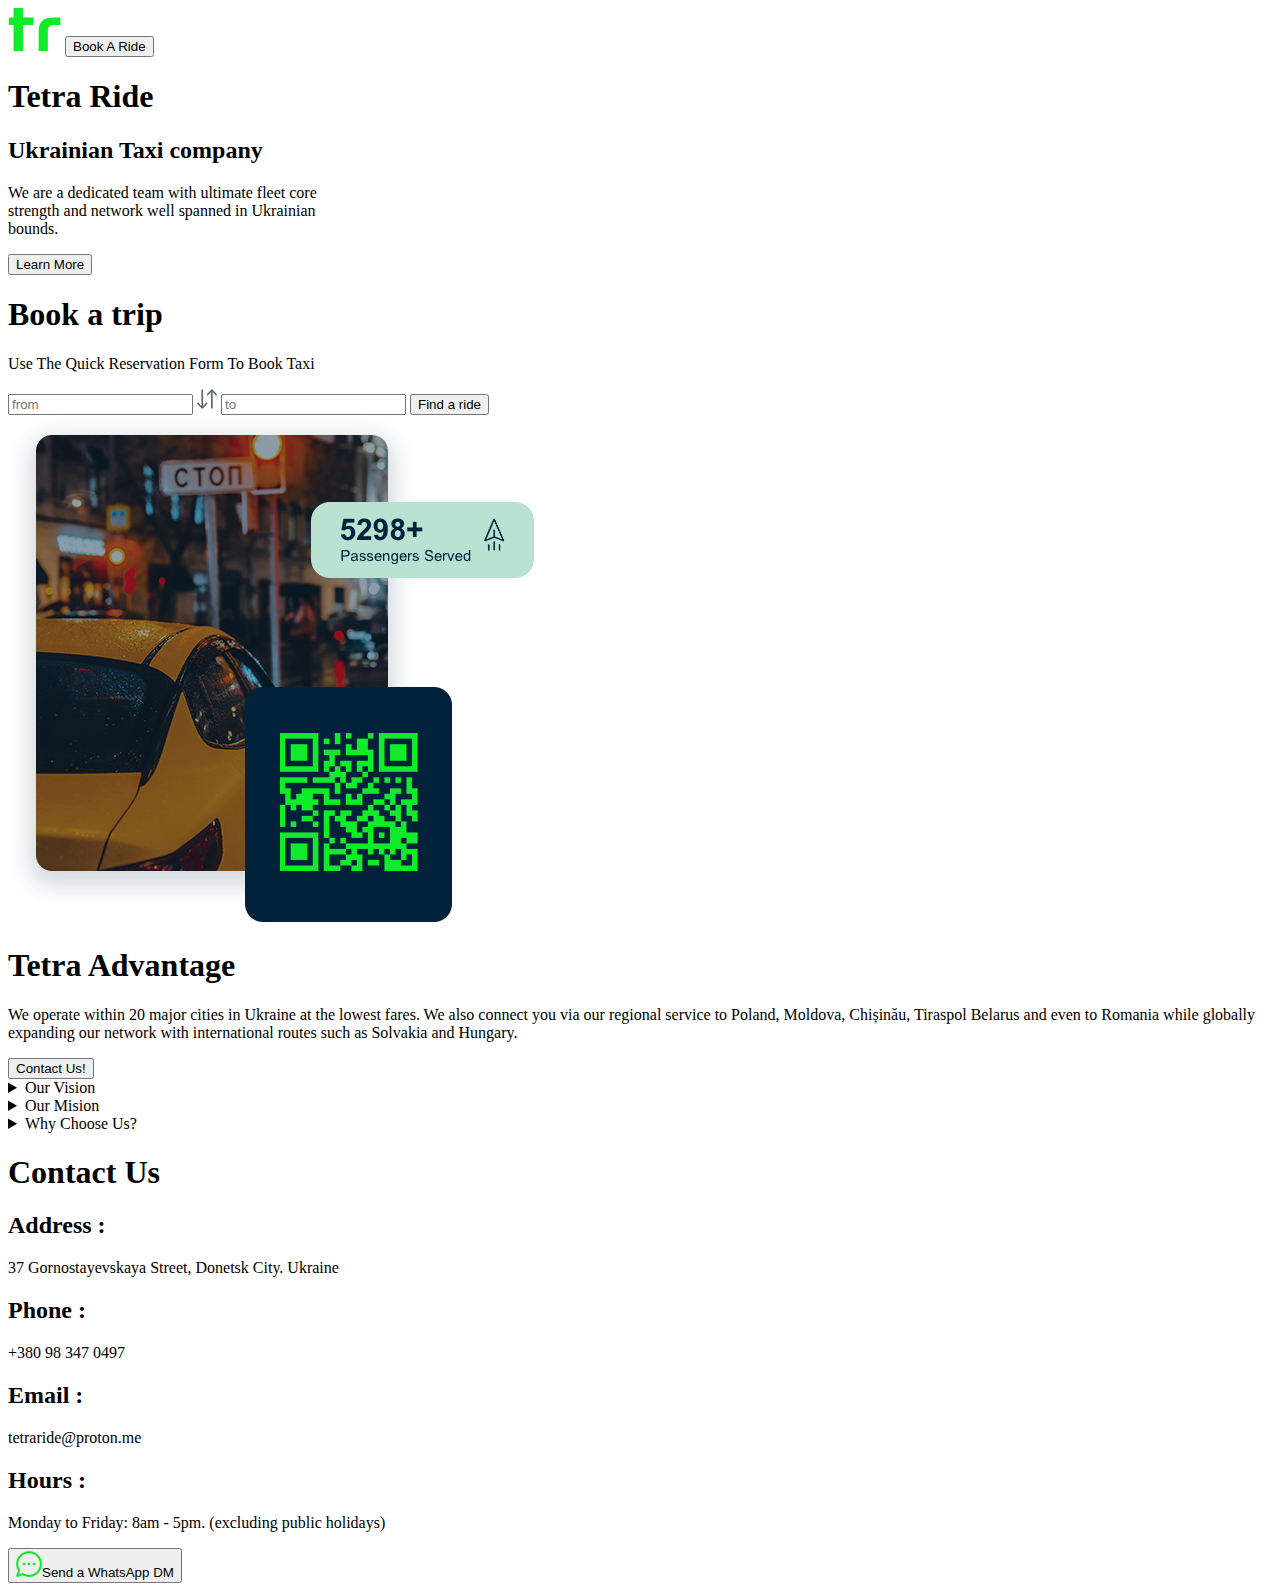
==== index.html @ 48152cab "Add files via upload" ====
<!DOCTYPE html>
<html lang="en">
<head>
    <meta charset="UTF-8">
    <meta http-equiv="X-UA-Compatible" content="IE=edge">
    <meta name="viewport" content="width=device-width, initial-scale=1.0">
    <title>Tetra Ride</title>
    <link rel="stylesheet" href="Index.css">
    <link rel="shortcut icon" href="Images/tr.png" type="image/x-icon">
</head>
<body>

    <header>
        <a href="#"><img src="Homeimages/tr.png" alt="logo"></a>

        <button>Book A Ride</button>
    </header>

    <section class="Home">
        <!-- Home text Section -->
        <div class="HomeTXT">
            <h1>Tetra <span>Ride</span></h1>
        <h2>Ukrainian Taxi company</h2>
        <p>
            We are a dedicated team with ultimate fleet core <br> strength and network well spanned in Ukrainian <br> bounds.
        </p>

        <button>Learn More</button>
        </div>

        <!-- Home book Section -->

        <div class="HomeBook">
           
            <form action="">
                <h1>Book a trip</h1>
                <p> Use The Quick Reservation Form To Book Taxi </p>

                <input type="text" placeholder="from">
                <img src="Homeimages/mobile-data.png" alt="">
                <input type="text" placeholder="to">

                <button>Find a ride</button>
            </form>
        </div>

    </section>

    <section class="Advantage">
        <!-- Advantages Section-->
        <div class="adCard">
            <img src="Homeimages/Side card.png" alt="card">
        </div>

        <div class="adText">
            <h1>Tetra Advantage</h1>
            <p>
                We operate within 20 major cities in Ukraine at the lowest fares. We also connect you via our regional service to Poland, Moldova, Chișinău, Tiraspol Belarus and even to Romania while globally expanding our network with international routes such as Solvakia and Hungary.
            </p>

            <button>Contact Us!</button>
        </div>
    </section>


    <section class="CTA">
        <div class="ctaLeft">
            <details>
                <summary>Our Vision</summary>
                <p>
                    To be ever dependable through the creation of seamless connections and network options for our domestic, regional and international markets.
                </p>
            </details>

            <details>
                <summary>Our Mision</summary>
                <p>
                    To expand locations both domestically and beyond as the largest and most profitable transport company to achieve safe, efficient and affordable short and long haul services.
                </p>
            </details>

            <details>
                <summary>Why Choose Us?</summary>
                <p>
                    We are committed to the concept of Total Quality Management in which every function in our transport as well as support organisation is performed and audited to ensure stringent compliance with the requirements of the Ukraine Civil TransportRegulations
                </p>
            </details>
        </div>


        <div class="ctaRight">
            <h1>Contact Us</h1>

            <h2>Address :</h2>
            <p>37 Gornostayevskaya Street, Donetsk City. Ukraine</p>

            <h2>Phone :</h2>
            <p>+380 98 347 0497</p>

            <h2>Email :</h2>
            <p>tetraride@proton.me</p>

            <h2>Hours :</h2>
            <p>Monday to Friday: 8am - 5pm. (excluding public holidays) </p>

            <button><img src="Homeimages/messenger.png" alt="send">Send a WhatsApp DM</button>
        </div>
    </section>

</body>
</html>
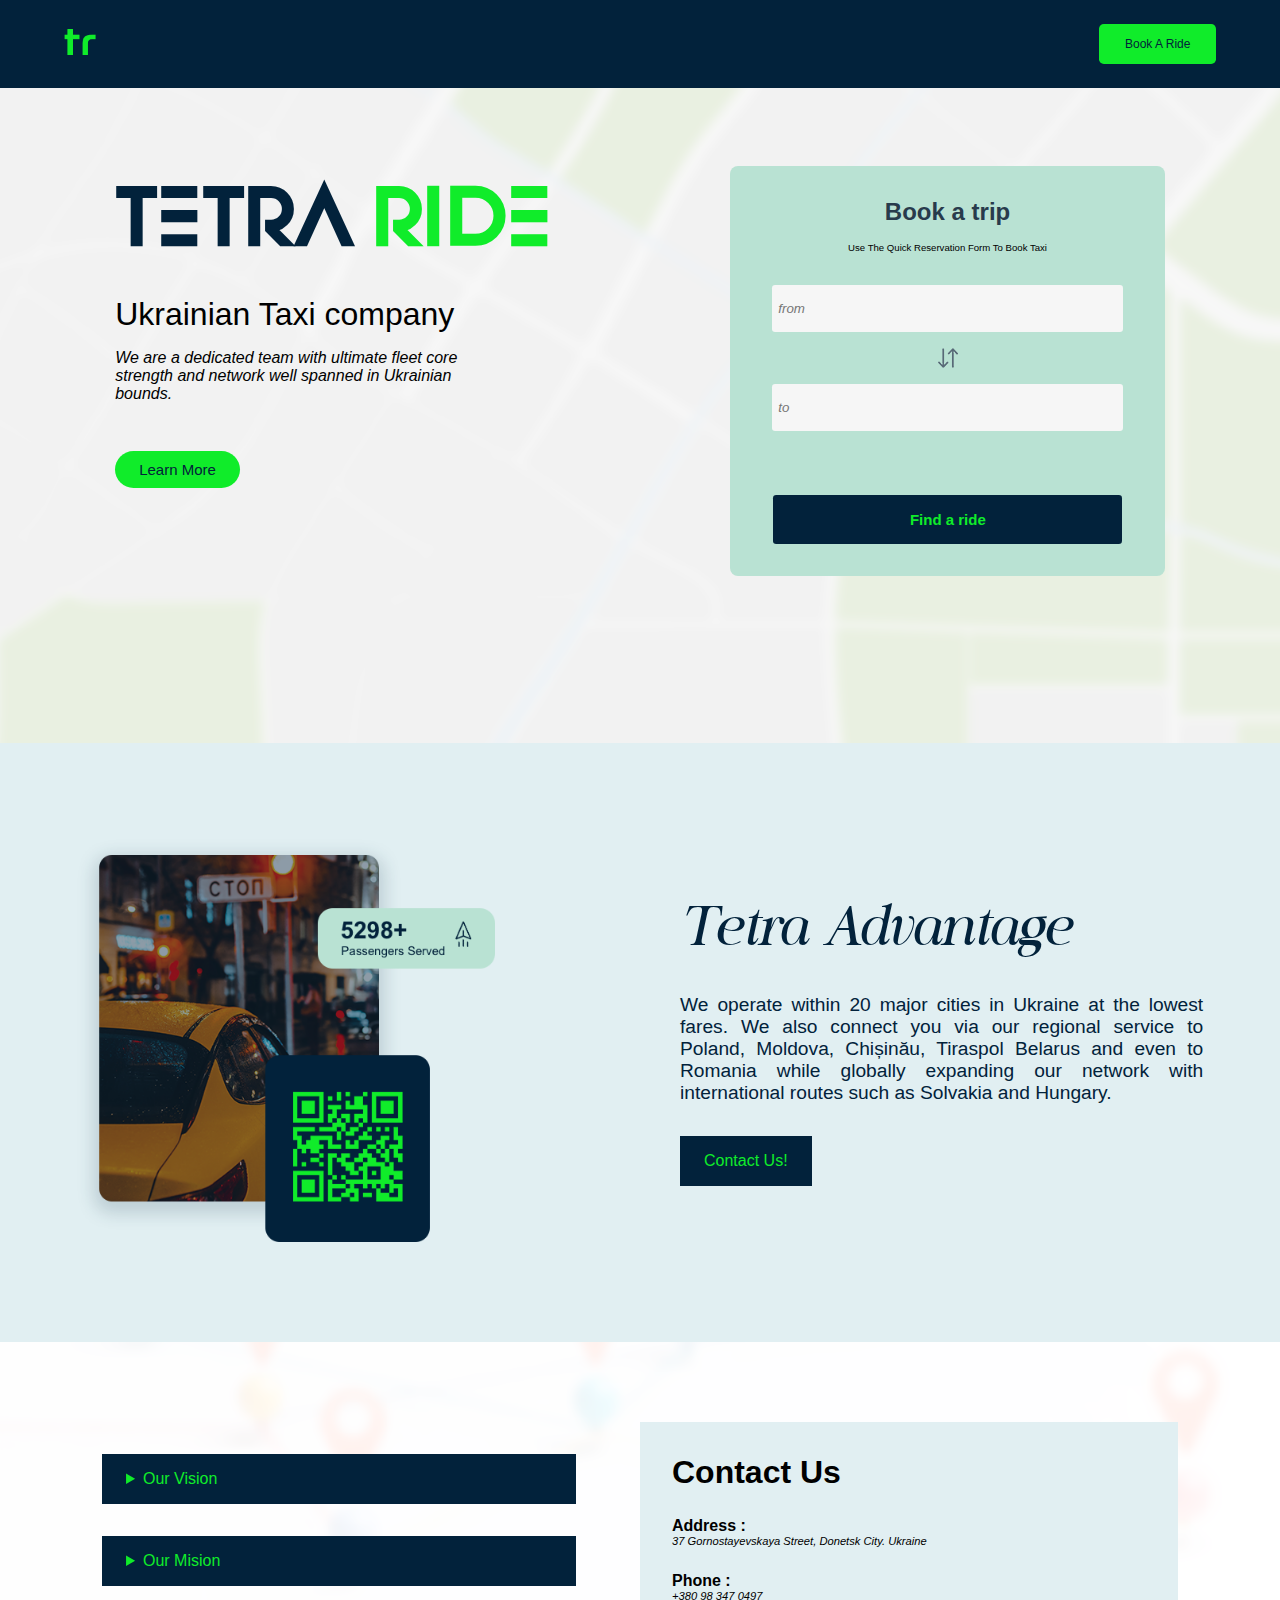
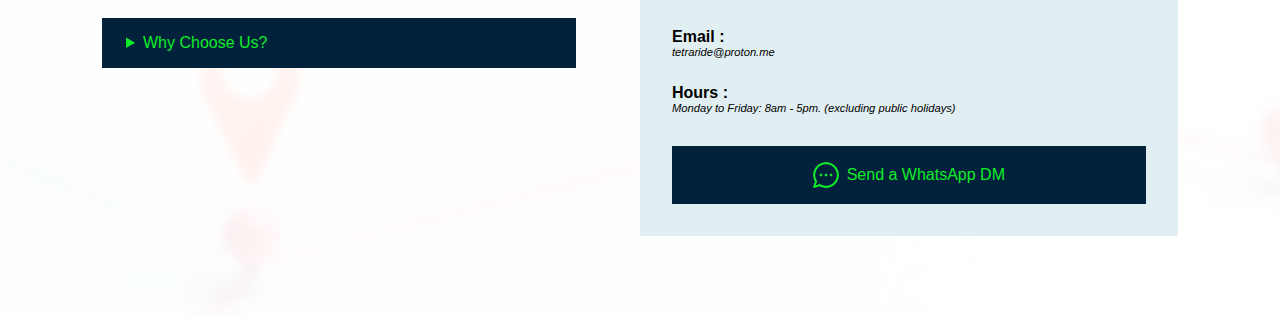
==== commit 1eff54ba: "Add files via upload" ====
--- a/index.html
+++ b/index.html
@@ -5,7 +5,7 @@
     <meta http-equiv="X-UA-Compatible" content="IE=edge">
     <meta name="viewport" content="width=device-width, initial-scale=1.0">
     <title>Tetra Ride</title>
-    <link rel="stylesheet" href="Index.css">
+    <link rel="stylesheet" href="index.css">
     <link rel="shortcut icon" href="Images/tr.png" type="image/x-icon">
 </head>
 <body>
@@ -13,7 +13,7 @@
     <header>
         <a href="#"><img src="Homeimages/tr.png" alt="logo"></a>
 
-        <button>Book A Ride</button>
+        <a href="book.html"><button>Book A Ride</button></a>
     </header>
 
     <section class="Home">
@@ -25,7 +25,7 @@
             We are a dedicated team with ultimate fleet core <br> strength and network well spanned in Ukrainian <br> bounds.
         </p>
 
-        <button>Learn More</button>
+        <a href="about.html"><button>Learn More</button></a>
         </div>
 
         <!-- Home book Section -->
@@ -36,11 +36,11 @@
                 <h1>Book a trip</h1>
                 <p> Use The Quick Reservation Form To Book Taxi </p>
 
-                <input type="text" placeholder="from">
+                <input type="text" placeholder="from" required>
                 <img src="Homeimages/mobile-data.png" alt="">
-                <input type="text" placeholder="to">
+                <input type="text" placeholder="to" required>
 
-                <button>Find a ride</button>
+                <a href="book.html"><button>Find a ride</button></a>
             </form>
         </div>
 
--- a/index.css
+++ b/index.css
@@ -0,0 +1,767 @@
+@import url('https://fonts.googleapis.com/css2?family=Open+Sans:ital,wght@0,300;0,400;0,500;0,600;0,700;0,800;1,300;1,400;1,500;1,600;1,700;1,800&family=Poppins:ital,wght@0,100;0,200;0,300;0,500;0,900;1,100;1,200;1,300;1,500;1,900&display=swap');
+@font-face {
+    font-family: "ModernAge";
+    src: url(Fonts/Modern\ Age.ttf);
+}
+@font-face {
+    font-family: "Quincy";
+    src: url(Fonts/QuincyItalic-Ea3Rz.ttf);
+}
+
+:root{
+    --lightgreen: #10ec2a;
+    --xogray: #10ec2a;
+    --lightgray: #f6f6f6;
+    --blue: #02223b;
+    --Book: #b9e2d3;
+    --AD:#e1eff2;
+    --lightblue:#283b4c;
+    --gradient: linear-gradient(90deg, var(--darkgreen), var(--lightgreen));
+}
+
+*{
+    margin: 0;
+    font-family: Arial, Helvetica, sans-serif;
+}
+
+header{
+    display: flex;
+    align-items: center;
+    justify-content: space-between;
+    padding: 1.5rem 5%;
+    background: var(--blue);
+    position: fixed;
+    width: 90%;
+    top: 0;
+}
+
+header img{
+    max-width: 60%;
+    height: auto;
+}
+
+header button{
+    background: var(--lightgreen);
+    color: var(--blue);
+    border: 0;
+    padding: .8rem 1.6rem;
+    border-radius: .3rem;
+    font-size: 12px;
+    font-weight: 400;
+    cursor: pointer;
+}
+
+.Home{
+    display: flex;
+    align-items: flex-start;
+    justify-content: left;
+    padding: 13% 9%;
+    background: url(Homeimages/background.png) no-repeat;
+    background-position: center;
+    background-size: cover;
+}
+
+.HomeTXT{
+    width: 55%;
+}
+
+.HomeTXT h1{
+    font-family: 'modernAge';
+    font-size: 6vw;
+    color: var(--blue);
+}
+
+.HomeTXT h1 span{
+    font-family: 'modernAge';
+    font-size: 6vw;
+    color: var(--lightgreen);
+}
+
+.HomeTXT h2{
+    margin-top: 2rem;
+    font-size: 2.5vw;
+    font-weight: 400;
+}
+
+.HomeTXT p{
+    margin-top: 1rem;
+    font-size: 1.25vw;
+    font-weight: 300;
+    font-style: italic;
+}
+
+.HomeTXT button{
+    margin-top: 3rem;
+    border: 0;
+    padding: .6rem 1.5rem;
+    background: var(--lightgreen);
+    color: var(--blue);
+    border-radius: 5rem;
+    font-size: 15px;
+    font-weight: 300;
+    cursor: pointer;
+}
+
+.HomeBook{
+    width: 45%;
+    padding-left: 8%;
+}
+
+.HomeBook form{
+    background: var(--Book);
+    display: flex;
+    flex-direction: column;
+    align-items: center;
+    justify-content: center;
+    padding: 2rem 3rem;
+    border-radius: .5rem;
+}
+
+
+.HomeBook h1{
+    font-size: 1.5rem;
+    color: var(--lightblue);
+    font-weight: 600;
+    text-align: left;
+    align-items: flex-start;
+}
+
+.HomeBook p{
+    font-size: .6rem;
+    margin: 1rem 0;
+}
+
+.HomeBook input{
+    width: 100%;
+    margin: 1rem;
+    padding: 1rem .4rem;
+    border-radius: .2rem;
+    border: 0;
+    background: var(--lightgray);
+}
+
+.HomeBook ::placeholder{
+    font-style: italic;
+}
+
+.HomeBook button{
+    width: 103%;
+    border: 0;
+    background: var(--blue);
+    padding: 1rem 0 1rem 0;
+    color: var(--xogray);
+    margin-top: 3rem;
+    border-radius: .2rem;
+    font-size: 15px;
+    font-weight: 700;
+    cursor: pointer;
+    margin-left: -.3rem;
+}
+
+.HomeBook  a{
+    width: 100%;
+    text-decoration: none;
+}
+
+.Advantage{
+    display: flex;
+    align-items: center;
+    padding: 6rem 6%;
+    background: var(--AD);
+}
+
+.adCard{
+    width: 50%;
+}
+
+.adCard img{
+    max-width: 80%;
+    height: auto;
+}
+
+.adText{
+    width: 50%;
+    padding-left: 5rem;
+}
+
+.adText h1{
+    font-family: "Quincy";
+    font-size: 3.5rem;
+    font-weight: 300;
+    color: var(--blue);
+}
+
+.adText p{
+    margin: 2rem 0;
+    font-size: 1.2rem;
+    font-weight: 300;
+    text-align: justify;
+    color: var(--blue);
+}
+
+.adText button{
+    border: 0;
+    color: var(--lightgreen);
+    background: var(--blue);
+    padding: 1rem 1.5rem;
+    font-size: 1rem;
+    font-weight: 300;
+    cursor: pointer;
+}
+
+.CTA{
+    display: flex;
+    padding: 5rem 8%;
+    background: url(Homeimages/cta\ bg.png) no-repeat;
+    background-size: cover;
+    background-position: center;
+}
+
+.ctaLeft{
+    width: 50%;
+    margin-right: 4rem;
+}
+
+.ctaLeft details{
+    background: var(--blue);
+    margin: 2rem 0;
+    padding: 1rem 5%;
+    color: var(--lightgreen);
+    cursor: pointer;
+}
+
+.ctaLeft details p{
+    background: var(--AD);
+    padding: 2.5rem 1.2rem;
+    color: var(--blue);
+    margin: 1rem -1.85vw -2vw -1.85vw;
+    font-size: .8rem;
+}
+
+.ctaRight{
+    width: 50%;
+    background: var(--AD);
+    padding: 2rem;
+}
+
+.ctaRight h1{
+    font-size: 2rem;
+    font-weight: 600;
+}
+
+.ctaRight h2{
+    margin-top: 1.6rem;
+    font-size: 1rem;
+    font-weight: 600;
+}
+
+.ctaRight p{
+    font-size: .7rem;
+    font-weight: 300;
+    font-style: italic;
+}
+
+.ctaRight button{
+    margin-top: 2rem;
+    display: flex;
+    align-items: center;
+    justify-content: center;
+    width: 100%;
+    background: var(--blue);
+    color: var(--lightgreen);
+    padding: 1rem 0;
+    border: 0;
+    cursor: pointer;
+    font-size: 1rem;
+    font-weight: 500;
+}
+
+.ctaRight button img{
+    margin-right: .5rem;
+}
+
+.About{
+    display: flex;
+    align-items: center;
+}
+
+.aboutLeft{
+    width: 50%;
+}
+
+.aboutLeft img{
+    max-width: 80%;
+    height: auto;
+}
+
+.aboutRight{
+    width: 50%;
+    padding-right: 10%;
+    display: flex;
+    flex-direction: column;
+    align-items: flex-end;
+    color: var(--blue);
+}
+
+.aboutRight h1{
+    text-align: left;
+    font-size: 3rem;
+}
+
+.aboutRight p{
+    text-align: justify;
+    margin-top: 2rem;
+    font-size: 1rem;
+    font-weight: 500;
+}
+.aboutRight button{
+    width: 100%;
+    border: 0;
+    background: var(--blue);
+    padding: 1rem 0;
+    margin-top: 2rem;
+    cursor: pointer;
+    color: var(--lightgreen);
+    font-size: 1rem;
+    font-weight: 500;
+}
+
+
+.Bookings{
+    display: flex;
+    align-items: center;
+    justify-content: center;
+    height: 100vh;
+    padding: 2rem 2% 0 2%;
+}
+
+.rideDetails{
+    background: var(--AD);
+    display: flex;
+    flex-direction: column;
+    align-items: center;
+    justify-content: center;
+    padding: 2rem;
+    margin: 0 1.5rem;
+    width: 30%;
+    height: 400px;
+}
+
+.rideDetails h1{
+    font-size: 1.5rem;
+    color: var(--blue);
+    font-weight: 600;
+    text-align: center;
+    align-items: flex-start;
+    margin-bottom: 2rem;
+}
+
+.rideDetails h3{
+    font-weight: 600;
+    font-size: 1rem;
+    margin: 1rem 0;
+}
+
+.rideDetails p{
+    font-size: .7rem;
+    font-weight: 500;
+}
+
+.rideDetails input{
+    width: 95%;
+    margin: 1rem 0;
+    padding: 1rem .4rem;
+    border-radius: .2rem;
+    border: 0;
+    background: var(--lightgray);
+}
+
+.rideDetails button{
+    width: 100%;
+    border: 0;
+    background: var(--blue);
+    padding: 1rem 0 1rem 0;
+    color: var(--xogray);
+    margin-top: 3rem;
+    border-radius: .2rem;
+    font-size: 15px;
+    font-weight: 700;
+    cursor: pointer;
+}
+
+
+
+
+@media only screen and (max-width: 600px){
+
+
+    header{
+        display: flex;
+        align-items: center;
+        justify-content: space-between;
+        padding: 1.5rem 5%;
+        background: var(--blue);
+        position: fixed;
+        width: 90%;
+        top: 0;
+    }
+    
+    header img{
+        max-width: 60%;
+        height: auto;
+    }
+    
+    header button{
+        background: var(--lightgreen);
+        color: var(--blue);
+        border: 0;
+        padding: .8rem 1.6rem;
+        border-radius: .3rem;
+        font-size: 12px;
+        font-weight: 400;
+        cursor: pointer;
+    }
+    
+    .Home{
+        display: flex;
+        flex-direction: column;
+        align-items: flex-start;
+        justify-content: left;
+        padding: 9rem 9% 5rem 9%;
+        background: url(Homeimages/background.png) no-repeat;
+        background-position: center;
+        background-size: cover;
+    }
+    
+    .HomeTXT{
+        width: 100%;
+    }
+    
+    .HomeTXT h1{
+        font-family: 'modernAge';
+        font-size: 12vw;
+        color: var(--blue);
+    }
+    
+    .HomeTXT h1 span{
+        font-family: 'modernAge';
+        font-size: 12vw;
+        color: var(--lightgreen);
+    }
+    
+    .HomeTXT h2{
+        margin-top: 1rem;
+        font-size: 5.5vw;
+        font-weight: 400;
+    }
+    
+    .HomeTXT p{
+        margin-top: .6rem;
+        font-size: 2.7vw;
+        font-weight: 300;
+        font-style: italic;
+    }
+    
+    .HomeTXT button{
+        margin: 2rem 0;
+        border: 0;
+        padding: .6rem 1.5rem;
+        background: var(--lightgreen);
+        color: var(--blue);
+        border-radius: .4rem;
+        font-size: 15px;
+        font-weight: 300;
+        cursor: pointer;
+    }
+    
+    .HomeBook{
+        width: 100%;
+        padding-left: 0;
+    }
+    
+    .HomeBook form{
+        background: var(--Book);
+        display: flex;
+        flex-direction: column;
+        align-items: center;
+        justify-content: center;
+        padding: 2rem 2rem;
+        border-radius: .5rem;
+    }
+    
+    
+    .HomeBook h1{
+        font-size: 1.5rem;
+        color: var(--lightblue);
+        font-weight: 600;
+        text-align: left;
+        align-items: flex-start;
+    }
+    
+    .HomeBook p{
+        font-size: .6rem;
+        margin: .6rem 0;
+    }
+    
+    .HomeBook input{
+        width: 100%;
+        margin: .8rem 0;
+        padding: 1rem .4rem;
+        border-radius: .2rem;
+        border: 0;
+        background: var(--lightgray);
+    }
+    
+    .HomeBook ::placeholder{
+        font-style: italic;
+    }
+    
+    .HomeBook button{
+        width: 104%;
+        display: flex;
+        align-items: center;
+        justify-content: center;
+        border: 0;
+        background: var(--blue);
+        padding: 1rem 0;
+        color: var(--xogray);
+        margin-top: 2rem;
+        border-radius: .2rem;
+        font-size: 15px;
+        font-weight: 700;
+        cursor: pointer;
+        margin-left: -.5rem;
+    }
+    
+    .Advantage{
+        display: flex;
+        flex-direction: column;
+        align-items: center;
+        padding: 5rem 6% 3rem 6%;
+        background: var(--AD);
+    }
+    
+    .adCard{
+        width: 100%;
+    }
+    
+    .adCard img{
+        max-width: 100%;
+        height: auto;
+    }
+    
+    .adText{
+        width: 100%;
+        padding-left: 0rem;
+        margin-top: 4rem;
+    }
+    
+    .adText h1{
+        font-family: "Quincy";
+        font-size: 3rem;
+        font-weight: 300;
+        color: var(--blue);
+    }
+    
+    .adText p{
+        margin: 2rem 0;
+        font-size: 1rem;
+        font-weight: 300;
+        text-align: justify;
+        color: var(--blue);
+    }
+    
+    .adText button{
+        border: 0;
+        color: var(--lightgreen);
+        background: var(--blue);
+        padding: 1rem 1.5rem;
+        font-size: 1rem;
+        font-weight: 300;
+        cursor: pointer;
+    }
+    
+    .CTA{
+        display: flex;
+        flex-direction: column;
+        padding: 5rem 8%;
+        background: url(Homeimages/cta\ bg.png) no-repeat;
+        background-size: cover;
+        background-position: center;
+    }
+    
+    .ctaLeft{
+        width: 100%;
+        margin-right: 0rem;
+    }
+    
+    .ctaLeft details{
+        background: var(--blue);
+        margin: 2rem 0;
+        padding: 1rem 5%;
+        color: var(--lightgreen);
+        cursor: pointer;
+    }
+    
+    .ctaLeft details p{
+        background: var(--AD);
+        padding: 2.5rem 1.2rem;
+        color: var(--blue);
+        margin: 1rem -4.2vw -5vw -4.2vw;
+        font-size: .8rem;
+    }
+    
+    .ctaRight{
+        width: auto;
+        background: var(--AD);
+        padding: 2rem ;
+    }
+    
+    .ctaRight h1{
+        font-size: 2rem;
+        font-weight: 600;
+    }
+    
+    .ctaRight h2{
+        margin-top: 1.6rem;
+        font-size: 1rem;
+        font-weight: 600;
+    }
+    
+    .ctaRight p{
+        font-size: .7rem;
+        font-weight: 300;
+        font-style: italic;
+    }
+    
+    .ctaRight button{
+        margin-top: 2rem;
+        display: flex;
+        align-items: center;
+        justify-content: center;
+        width: 100%;
+        background: var(--blue);
+        color: var(--lightgreen);
+        padding: 1rem 0;
+        border: 0;
+        cursor: pointer;
+        font-size: 1rem;
+        font-weight: 500;
+    }
+    
+    .ctaRight button img{
+        margin-right: .5rem;
+    }
+
+    .About{
+        display: flex;
+        flex-direction: column;
+        align-items: center;
+    }
+    
+    .aboutLeft{
+        width: 100%;
+        display: none;
+    }
+    
+    .aboutLeft img{
+        max-width: 100%;
+        height: auto;
+    }
+    
+    .aboutRight{
+        width: 100%;
+        padding-right: 0%;
+        display: flex;
+        flex-direction: column;
+        align-items: flex-end;
+        color: var(--blue);
+        margin-top: 9rem;
+    }
+    
+    .aboutRight h1{
+        text-align: left;
+        font-size: 3rem;
+        margin: 0 9%;
+    }
+    
+    .aboutRight p{
+        text-align: justify;
+        margin-top: 3rem;
+        font-size: 1rem;
+        font-weight: 500;
+        margin: 2rem 9%;
+    }
+    .aboutRight button{
+        width: 83%;
+        border: 0;
+        background: var(--blue);
+        padding: 1rem 0;
+        margin-top: 2rem;
+        cursor: pointer;
+        color: var(--lightgreen);
+        font-size: 1rem;
+        font-weight: 500;
+        margin: 0 9%;
+    }
+
+    .Bookings{
+        display: flex;
+        flex-direction: column;
+        align-items: center;
+        justify-content: center;
+        height: auto;
+        padding: 2rem 2% 0 2%;
+        margin: 22% 0;
+    }
+
+    .Bookings img{
+        margin: 2rem 0;
+        transform: rotate(90deg);
+    }
+    
+    .rideDetails{
+        background: var(--AD);
+        display: flex;
+        flex-direction: column;
+        align-items: center;
+        justify-content: center;
+        padding: 2rem;
+        margin: 0 1.5rem;
+        width: 70%;
+        height: 400px;
+    }
+    
+    .rideDetails h1{
+        font-size: 1.5rem;
+        color: var(--blue);
+        font-weight: 600;
+        text-align: center;
+        align-items: flex-start;
+        margin-bottom: 2rem;
+    }
+    
+    .rideDetails input{
+        width: 95%;
+        margin: 1rem 0;
+        padding: 1rem .4rem;
+        border-radius: .2rem;
+        border: 0;
+        background: var(--lightgray);
+    }
+    
+    .rideDetails button{
+        width: 100%;
+        border: 0;
+        background: var(--blue);
+        padding: 1rem 0 1rem 0;
+        color: var(--xogray);
+        margin-top: 3rem;
+        border-radius: .2rem;
+        font-size: 15px;
+        font-weight: 700;
+        cursor: pointer;
+    }
+    
+
+}